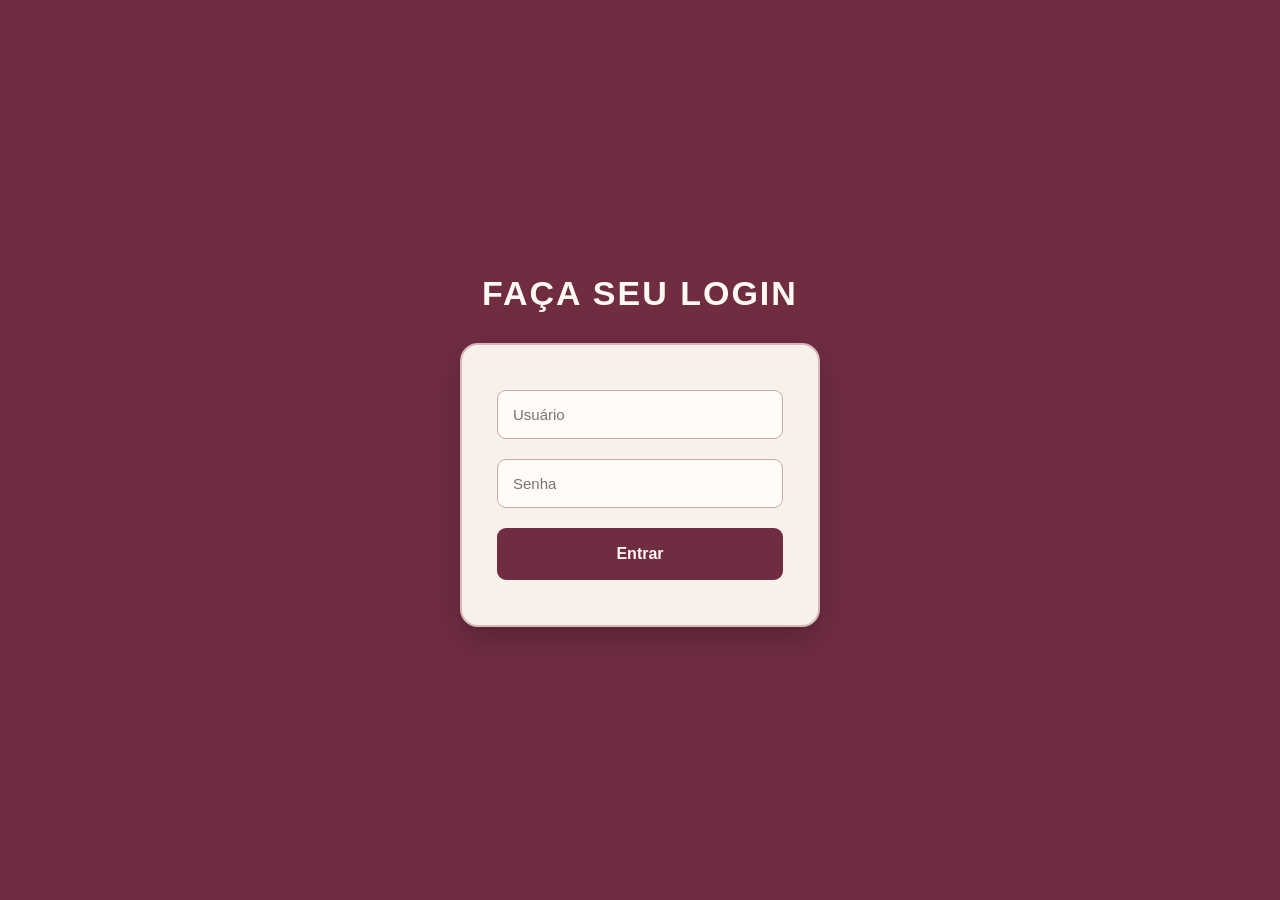
==== index.html @ 0ee6c0ae "desafio de login" ====
<!DOCTYPE html>
<html lang="pt-br">
<head>
    <meta charset="UTF-8">
    <title>Login</title>
    <link rel="stylesheet" href="css/style.css">
</head>
<body>

    <h1>Faça seu Login</h1>

    <form id="loginForm">
        <input type="text" id="usuario" placeholder="Usuário" required>

        <input type="password" id="senha" placeholder="Senha" required>

        <button type="submit">Entrar</button>
    </form>

    <script src="js/script.js"></script>
</body>
</html>
---- css/style.css ----
* {
    margin: 0;
    padding: 0;
    box-sizing: border-box;
}

body {
    font-family: Arial, sans-serif;
    background: #702D42;
    color: #FFF9F2;
    min-height: 100vh;

    display: flex;
    flex-direction: column;
    justify-content: center;
    align-items: center;
}

/* Título */
h1 {
    color: #FFF9F2;
    font-size: 34px;
    margin-bottom: 30px;
    letter-spacing: 2px;
    text-transform: uppercase;
}

/* Caixa de login */
form {
    background: #F8F1E9;
    width: 360px;
    padding: 45px 35px;
    border-radius: 18px;
    border: 2px solid #D7B9BD;

    box-shadow: 0 12px 30px rgba(30, 12, 22, 0.3);

    display: flex;
    flex-direction: column;
    gap: 20px;
}

/* Campos */
input {
    width: 100%;
    padding: 15px;
    border: 1px solid #C9A8AD;
    border-radius: 9px;
    background: #FFFCF7;
    color: #17243B;
    font-size: 15px;
    outline: none;
    transition: 0.3s;
}

input:focus {
    border: 2px solid #702D42;
    box-shadow: 0 0 6px rgba(112, 45, 66, 0.2);
}

/* Botão */
button {
    padding: 15px;
    background: #702D42;
    color: #FFF9F2;
    border: 2px solid #702D42;
    border-radius: 9px;
    font-size: 16px;
    font-weight: bold;
    cursor: pointer;
    transition: 0.3s;
}

button:hover {
    background: #17243B;
    border-color: #17243B;
}

/* Mensagens */
h2 {
    color: #FFF9F2;
    font-size: 23px;
    margin: 15px 0 25px;
    text-align: center;
}

/* Links */
a {
    color: #F4DCE0;
    text-decoration: none;
    font-weight: bold;
    margin-top: 20px;
    transition: 0.3s;
}

a:hover {
    color: #FFFFFF;
    text-decoration: underline;
}

/* Responsividade */
@media (max-width: 400px) {
    form {
        width: 90%;
        padding: 35px 25px;
    }

    h1 {
        font-size: 27px;
    }
}
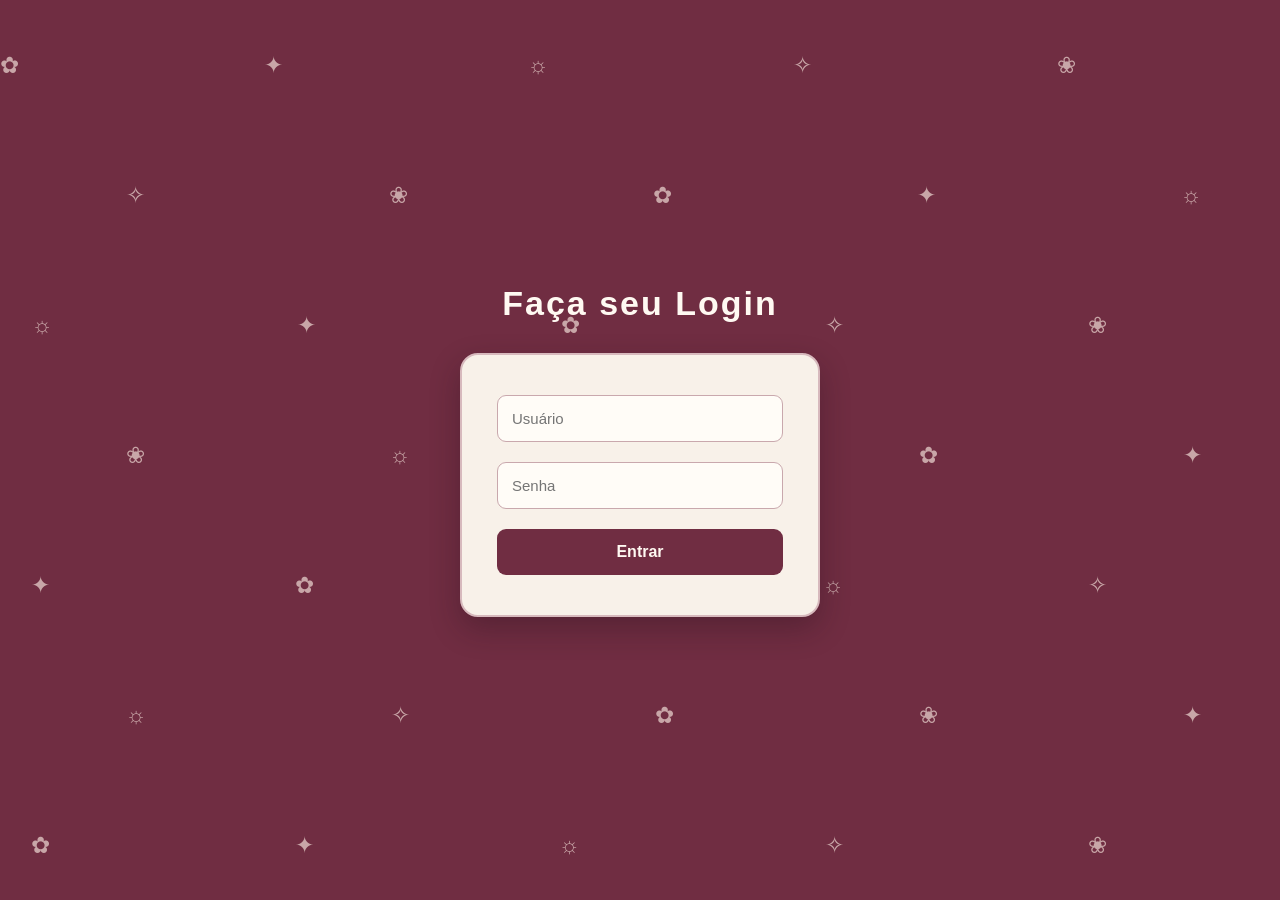
==== commit 4ce32a80: "Atualiza tela de login e decoracoes" ====
--- a/index.html
+++ b/index.html
@@ -1,22 +1,42 @@
+
+
 <!DOCTYPE html>
 <html lang="pt-br">
+
 <head>
     <meta charset="UTF-8">
+    <meta name="viewport" content="width=device-width, initial-scale=1.0">
+
     <title>Login</title>
+
     <link rel="stylesheet" href="css/style.css">
 </head>
+
 <body>
 
     <h1>Faça seu Login</h1>
 
     <form id="loginForm">
-        <input type="text" id="usuario" placeholder="Usuário" required>
 
-        <input type="password" id="senha" placeholder="Senha" required>
+        <input 
+            type="text" 
+            id="usuario" 
+            placeholder="Usuário" 
+            required
+        >
+
+        <input 
+            type="password" 
+            id="senha" 
+            placeholder="Senha" 
+            required
+        >
 
         <button type="submit">Entrar</button>
+
     </form>
 
     <script src="js/script.js"></script>
+
 </body>
 </html>
--- a/css/style.css
+++ b/css/style.css
@@ -7,64 +7,80 @@
 
 body {
     font-family: Arial, sans-serif;
-    background: #702D42;
+    background-color: #702D42;
     color: #FFF9F2;
     min-height: 100vh;
-
     display: flex;
     flex-direction: column;
     justify-content: center;
     align-items: center;
+    position: relative;
+    overflow: hidden;
 }
 
-/* Título */
+/* Decorações */
+body::before {
+    content: "✿       ✦       ☼       ✧       ❀\A     ✧       ❀       ✿       ✦       ☼\A  ☼       ✦       ✿       ✧       ❀\A     ❀       ☼       ✧       ✿       ✦\A  ✦       ✿       ❀       ☼       ✧\A     ☼       ✧       ✿       ❀       ✦\A  ✿       ✦       ☼       ✧       ❀";
+    white-space: pre;
+    position: fixed;
+    inset: 0;
+    color: #F8E8DF;
+    opacity: 0.65;
+    font-size: 23px;
+    line-height: 130px;
+    letter-spacing: 25px;
+    pointer-events: none;
+    z-index: 0;
+}
+
+/* Conteúdo */
 h1 {
     color: #FFF9F2;
     font-size: 34px;
     margin-bottom: 30px;
     letter-spacing: 2px;
-    text-transform: uppercase;
+    z-index: 1;
 }
 
-/* Caixa de login */
+/* Formulário */
 form {
-    background: #F8F1E9;
+    background-color: #F8F1E9;
     width: 360px;
-    padding: 45px 35px;
+    padding: 40px 35px;
     border-radius: 18px;
     border: 2px solid #D7B9BD;
-
     box-shadow: 0 12px 30px rgba(30, 12, 22, 0.3);
 
     display: flex;
     flex-direction: column;
     gap: 20px;
+
+    position: relative;
+    z-index: 1;
 }
 
 /* Campos */
 input {
     width: 100%;
-    padding: 15px;
+    padding: 14px;
     border: 1px solid #C9A8AD;
     border-radius: 9px;
-    background: #FFFCF7;
+    background-color: #FFFCF7;
     color: #17243B;
     font-size: 15px;
     outline: none;
-    transition: 0.3s;
 }
 
 input:focus {
     border: 2px solid #702D42;
-    box-shadow: 0 0 6px rgba(112, 45, 66, 0.2);
 }
 
 /* Botão */
 button {
-    padding: 15px;
-    background: #702D42;
+    padding: 14px;
+    background-color: #702D42;
     color: #FFF9F2;
-    border: 2px solid #702D42;
+    border: none;
     border-radius: 9px;
     font-size: 16px;
     font-weight: bold;
@@ -73,8 +89,7 @@
 }
 
 button:hover {
-    background: #17243B;
-    border-color: #17243B;
+    background-color: #17243B;
 }
 
 /* Mensagens */
@@ -83,6 +98,7 @@
     font-size: 23px;
     margin: 15px 0 25px;
     text-align: center;
+    z-index: 1;
 }
 
 /* Links */
@@ -91,22 +107,22 @@
     text-decoration: none;
     font-weight: bold;
     margin-top: 20px;
-    transition: 0.3s;
+    z-index: 1;
 }
 
 a:hover {
-    color: #FFFFFF;
+    color: white;
     text-decoration: underline;
 }
 
-/* Responsividade */
+/* Celular */
 @media (max-width: 400px) {
     form {
         width: 90%;
-        padding: 35px 25px;
     }
 
     h1 {
         font-size: 27px;
     }
 }
+
